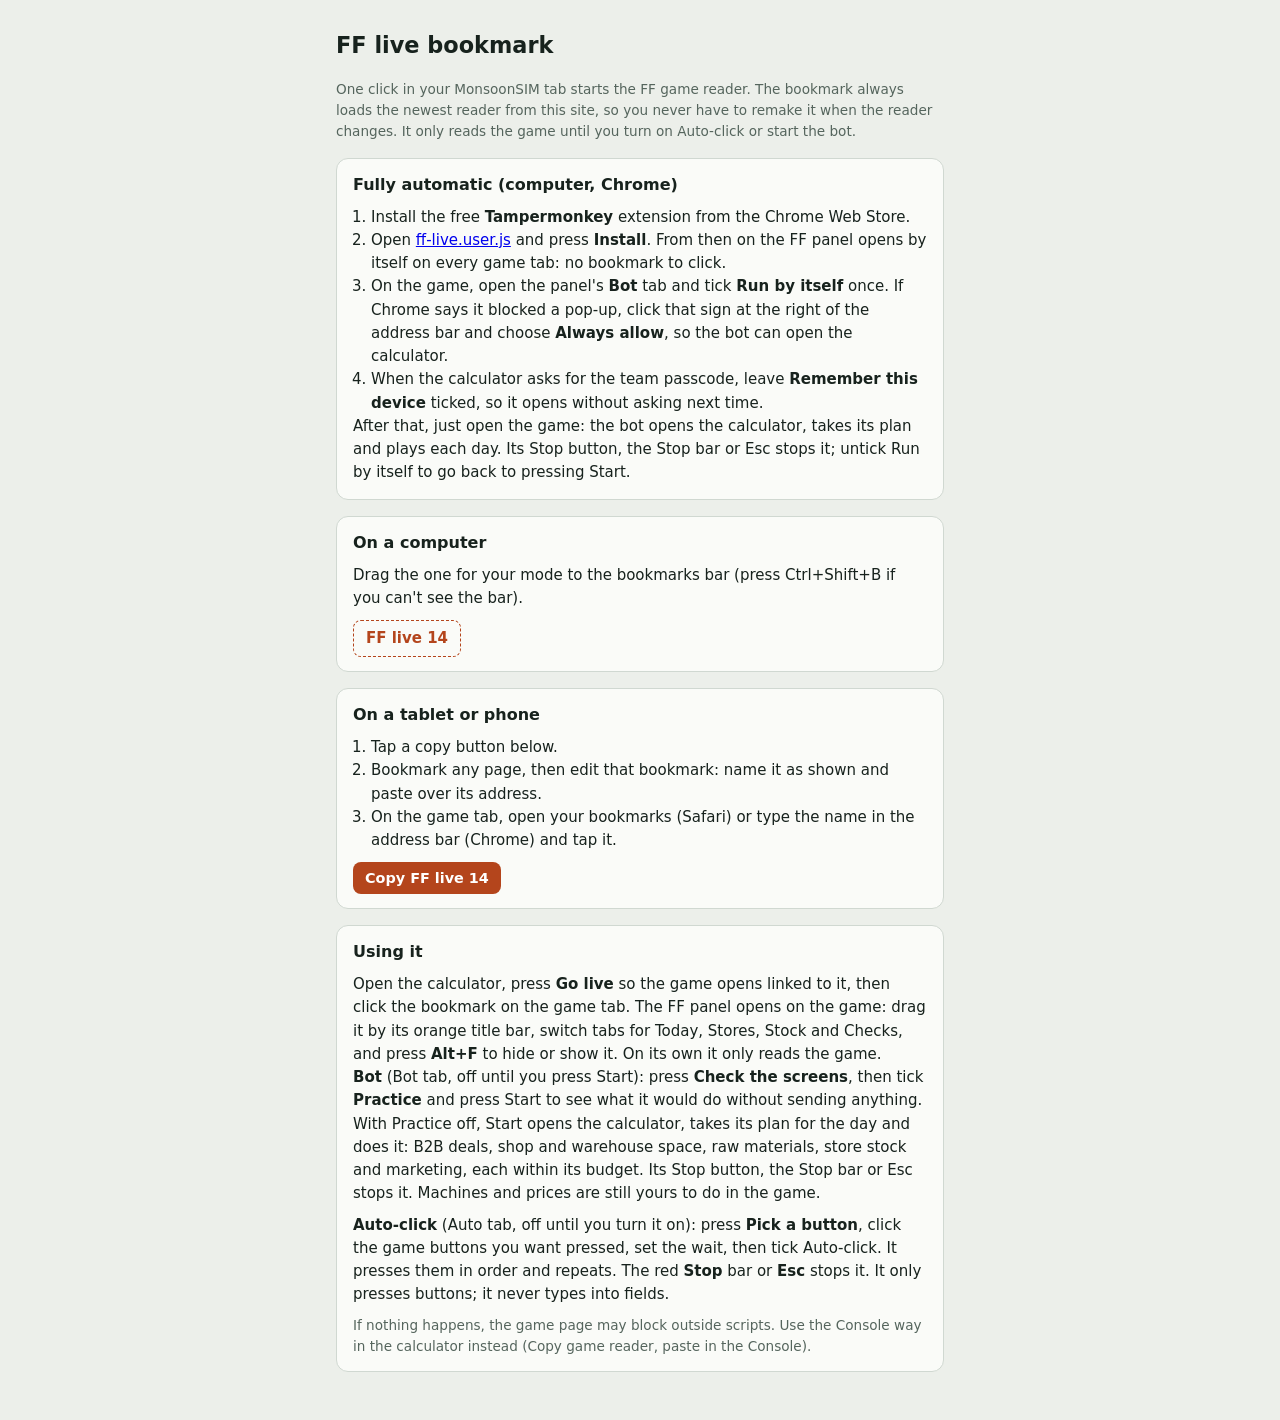
==== index.html @ d076b6f3 "minor adjust" ====
<!doctype html>
<html lang="en">
<head>
<meta charset="utf-8">
<meta name="viewport" content="width=device-width,initial-scale=1">
<title>FF live bookmark</title>
<style>
:root{--bg:#ECEFEA;--panel:#FAFBF8;--ink:#17221D;--muted:#55655D;--line:#D0D8D1;--accent:#B4451C;--accent-ink:#fff;color-scheme:light}
@media (prefers-color-scheme:dark){:root{--bg:#0F1412;--panel:#161D1A;--ink:#E3EAE5;--muted:#95A59D;--line:#29342F;--accent:#EE7A45;--accent-ink:#1A0E08;color-scheme:dark}}
*{box-sizing:border-box}
body{margin:0;background:var(--bg);color:var(--ink);font:15px/1.55 system-ui,-apple-system,"Segoe UI",sans-serif}
main{max-width:640px;margin:0 auto;padding:28px 16px 48px;display:flex;flex-direction:column;gap:16px}
h1{margin:0;font-size:1.4rem}
section{background:var(--panel);border:1px solid var(--line);border-radius:12px;padding:14px 16px}
h2{margin:0 0 8px;font-size:1rem}
p,ol{margin:0}
ol{padding-left:1.2em}
.row{display:flex;flex-wrap:wrap;gap:10px;margin-top:10px}
a.bm{display:inline-block;font-weight:650;color:var(--accent);border:1.5px dashed var(--accent);border-radius:8px;padding:6px 12px;text-decoration:none;cursor:grab}
button{font:600 .9rem system-ui,sans-serif;background:var(--accent);color:var(--accent-ink);border:0;border-radius:8px;padding:8px 12px;cursor:pointer}
.hint{font-size:.85rem;color:var(--muted)}
code{font-size:.8rem;word-break:break-all}
</style>
</head>
<body>
<main>
  <h1>FF live bookmark</h1>
  <p class="hint">One click in your MonsoonSIM tab starts the FF game reader. The bookmark always loads the newest reader from this site, so you never have to remake it when the reader changes. It only reads the game until you turn on Auto-click or start the bot.</p>

  <section>
    <h2>Fully automatic (computer, Chrome)</h2>
    <ol>
      <li>Install the free <b>Tampermonkey</b> extension from the Chrome Web Store.</li>
      <li>Open <a href="ff-live.user.js">ff-live.user.js</a> and press <b>Install</b>. From then on the FF panel opens by itself on every game tab: no bookmark to click.</li>
      <li>On the game, open the panel's <b>Bot</b> tab and tick <b>Run by itself</b> once. If Chrome says it blocked a pop-up, click that sign at the right of the address bar and choose <b>Always allow</b>, so the bot can open the calculator.</li>
      <li>When the calculator asks for the team passcode, leave <b>Remember this device</b> ticked, so it opens without asking next time.</li>
    </ol>
    <p>After that, just open the game: the bot opens the calculator, takes its plan and plays each day. Its Stop button, the Stop bar or Esc stops it; untick Run by itself to go back to pressing Start.</p>
  </section>

  <section>
    <h2>On a computer</h2>
    <p>Drag the one for your mode to the bookmarks bar (press Ctrl+Shift+B if you can't see the bar).</p>
    <div class="row" id="drag"></div>
  </section>

  <section>
    <h2>On a tablet or phone</h2>
    <ol>
      <li>Tap a copy button below.</li>
      <li>Bookmark any page, then edit that bookmark: name it as shown and paste over its address.</li>
      <li>On the game tab, open your bookmarks (Safari) or type the name in the address bar (Chrome) and tap it.</li>
    </ol>
    <div class="row" id="copy"></div>
    <p class="hint" id="msg" role="status"></p>
  </section>

  <section>
    <h2>Using it</h2>
    <p>Open the calculator, press <b>Go live</b> so the game opens linked to it, then click the bookmark on the game tab. The FF panel opens on the game: drag it by its orange title bar, switch tabs for Today, Stores, Stock and Checks, and press <b>Alt+F</b> to hide or show it. On its own it only reads the game.</p>
    <p><b>Bot</b> (Bot tab, off until you press Start): press <b>Check the screens</b>, then tick <b>Practice</b> and press Start to see what it would do without sending anything. With Practice off, Start opens the calculator, takes its plan for the day and does it: B2B deals, shop and warehouse space, raw materials, store stock and marketing, each within its budget. Its Stop button, the Stop bar or Esc stops it. Machines and prices are still yours to do in the game.</p>
    <p style="margin-top:8px"><b>Auto-click</b> (Auto tab, off until you turn it on): press <b>Pick a button</b>, click the game buttons you want pressed, set the wait, then tick Auto-click. It presses them in order and repeats. The red <b>Stop</b> bar or <b>Esc</b> stops it. It only presses buttons; it never types into fields.</p>
    <p class="hint" style="margin-top:8px">If nothing happens, the game page may block outside scripts. Use the Console way in the calculator instead (Copy game reader, paste in the Console).</p>
  </section>
</main>
<script>
const SRC = new URL("reader.js", location.href).href;   // wherever this page is hosted, reader.js sits next to it
const MODES = ["14"];
const bookmark = mode => "javascript:" + encodeURIComponent(
  `(()=>{window.__FF_MODE=${JSON.stringify(mode)};var s=document.createElement("script");` +
  `s.charset="utf-8";s.src=${JSON.stringify(SRC)}+"?t="+Date.now();` +
  `s.onerror=function(){alert("FF live could not load the reader. The game may block outside scripts: use the Console way from the calculator.")};` +
  `(document.head||document.documentElement).appendChild(s)})();void 0`);
for (const m of MODES) {
  const a = document.createElement("a");
  a.className = "bm"; a.href = bookmark(m); a.textContent = "FF live " + m; a.title = "Drag me to your bookmarks bar";
  a.addEventListener("click", e => { e.preventDefault(); document.getElementById("msg").textContent = "Drag it to the bookmarks bar instead of clicking it here."; });
  document.getElementById("drag").append(a);
  const b = document.createElement("button");
  b.type = "button"; b.textContent = "Copy FF live " + m;
  b.addEventListener("click", async () => {
    const msg = document.getElementById("msg");
    try { await navigator.clipboard.writeText(bookmark(m)); msg.textContent = `Copied. Paste it as the address of a bookmark named FF live ${m}.`; }
    catch (_) { msg.innerHTML = ""; const c = document.createElement("code"); c.textContent = bookmark(m); msg.append("Copy this by hand: ", c); }
  });
  document.getElementById("copy").append(b);
}
</script>
</body>
</html>
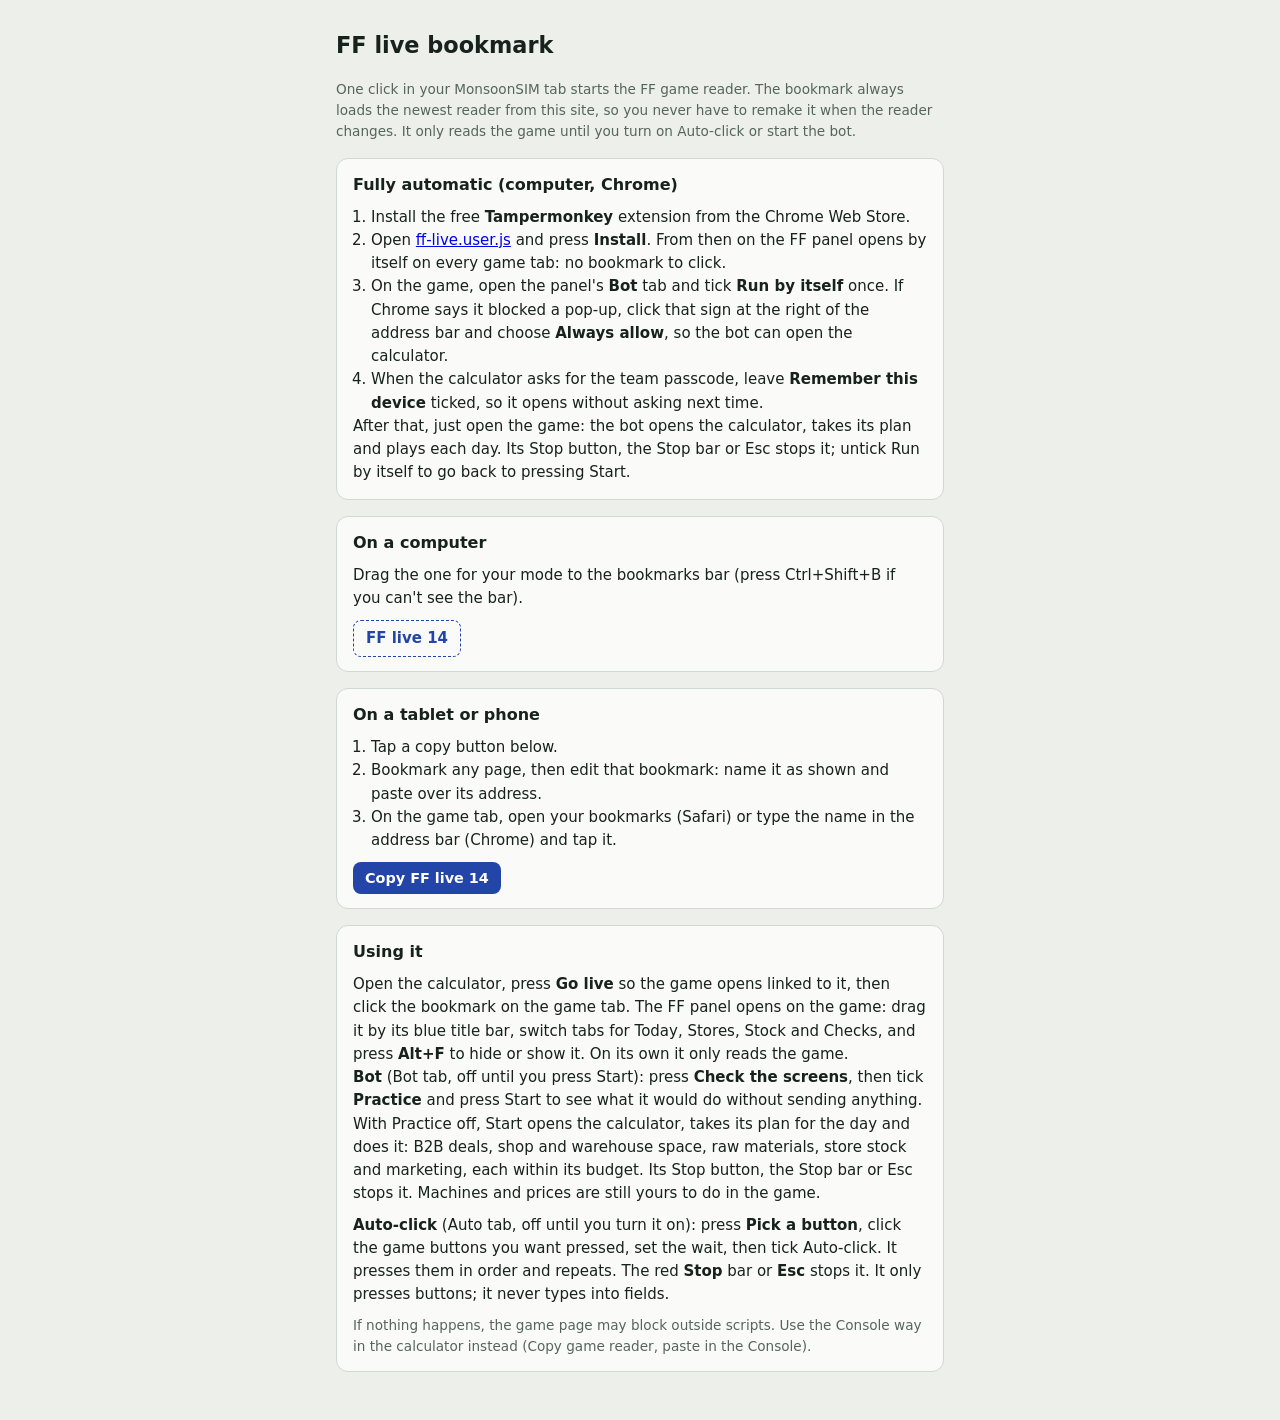
==== commit 726df19b: "minor fix" ====
--- a/index.html
+++ b/index.html
@@ -4,9 +4,16 @@
 <meta charset="utf-8">
 <meta name="viewport" content="width=device-width,initial-scale=1">
 <title>FF live bookmark</title>
+<meta name="description" content="Install the FF live bookmark or user script that reads your MonsoonSIM game and runs Team FF's daily plan.">
+<link rel="canonical" href="https://profeinty.github.io/My-Reason-For-Late-Replies-__-/">
+<link rel="icon" href="data:image/svg+xml,%3Csvg xmlns=%27http://www.w3.org/2000/svg%27 viewBox=%270 0 32 32%27%3E%3Crect width=%2732%27 height=%2732%27 rx=%276%27 fill=%27%232445A8%27/%3E%3Ctext x=%2716%27 y=%2722%27 font-family=%27Arial%27 font-weight=%27700%27 font-size=%2715%27 fill=%27white%27 text-anchor=%27middle%27%3EFF%3C/text%3E%3C/svg%3E">
+<meta property="og:type" content="website">
+<meta property="og:title" content="FF live bookmark">
+<meta property="og:description" content="Install the FF live bookmark or user script that reads your MonsoonSIM game and runs Team FF's daily plan.">
+<meta property="og:url" content="https://profeinty.github.io/My-Reason-For-Late-Replies-__-/">
 <style>
-:root{--bg:#ECEFEA;--panel:#FAFBF8;--ink:#17221D;--muted:#55655D;--line:#D0D8D1;--accent:#B4451C;--accent-ink:#fff;color-scheme:light}
-@media (prefers-color-scheme:dark){:root{--bg:#0F1412;--panel:#161D1A;--ink:#E3EAE5;--muted:#95A59D;--line:#29342F;--accent:#EE7A45;--accent-ink:#1A0E08;color-scheme:dark}}
+:root{--bg:#ECEFEA;--panel:#FAFBF8;--ink:#17221D;--muted:#55655D;--line:#D0D8D1;--accent:#2445A8;--accent-ink:#fff;color-scheme:light}
+@media (prefers-color-scheme:dark){:root{--bg:#0F1412;--panel:#161D1A;--ink:#E3EAE5;--muted:#95A59D;--line:#29342F;--accent:#8AA4FF;--accent-ink:#0B1433;color-scheme:dark}}
 *{box-sizing:border-box}
 body{margin:0;background:var(--bg);color:var(--ink);font:15px/1.55 system-ui,-apple-system,"Segoe UI",sans-serif}
 main{max-width:640px;margin:0 auto;padding:28px 16px 48px;display:flex;flex-direction:column;gap:16px}
@@ -57,7 +64,7 @@
 
   <section>
     <h2>Using it</h2>
-    <p>Open the calculator, press <b>Go live</b> so the game opens linked to it, then click the bookmark on the game tab. The FF panel opens on the game: drag it by its orange title bar, switch tabs for Today, Stores, Stock and Checks, and press <b>Alt+F</b> to hide or show it. On its own it only reads the game.</p>
+    <p>Open the calculator, press <b>Go live</b> so the game opens linked to it, then click the bookmark on the game tab. The FF panel opens on the game: drag it by its blue title bar, switch tabs for Today, Stores, Stock and Checks, and press <b>Alt+F</b> to hide or show it. On its own it only reads the game.</p>
     <p><b>Bot</b> (Bot tab, off until you press Start): press <b>Check the screens</b>, then tick <b>Practice</b> and press Start to see what it would do without sending anything. With Practice off, Start opens the calculator, takes its plan for the day and does it: B2B deals, shop and warehouse space, raw materials, store stock and marketing, each within its budget. Its Stop button, the Stop bar or Esc stops it. Machines and prices are still yours to do in the game.</p>
     <p style="margin-top:8px"><b>Auto-click</b> (Auto tab, off until you turn it on): press <b>Pick a button</b>, click the game buttons you want pressed, set the wait, then tick Auto-click. It presses them in order and repeats. The red <b>Stop</b> bar or <b>Esc</b> stops it. It only presses buttons; it never types into fields.</p>
     <p class="hint" style="margin-top:8px">If nothing happens, the game page may block outside scripts. Use the Console way in the calculator instead (Copy game reader, paste in the Console).</p>
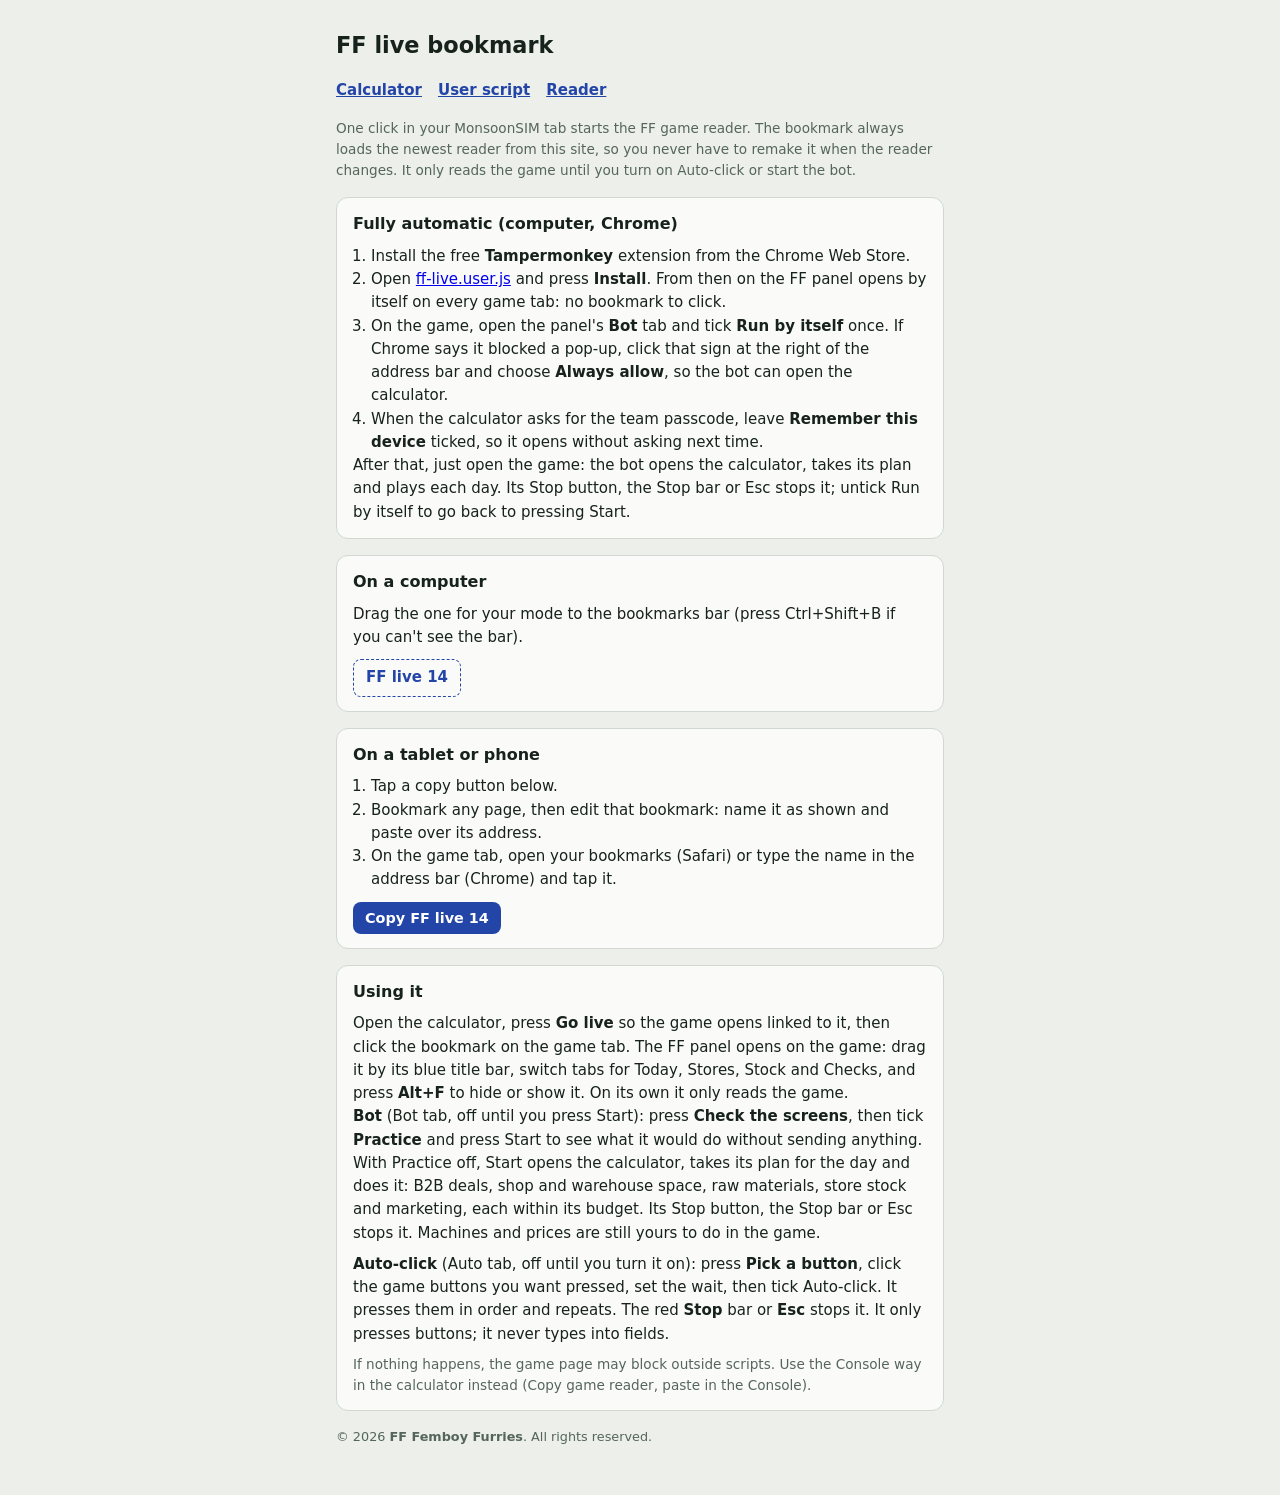
==== commit 25b1f24c: "minor fix" ====
--- a/index.html
+++ b/index.html
@@ -3,14 +3,18 @@
 <head>
 <meta charset="utf-8">
 <meta name="viewport" content="width=device-width,initial-scale=1">
-<title>FF live bookmark</title>
+<title>FF live bookmark: MonsoonSIM game reader for Team FF</title>
 <meta name="description" content="Install the FF live bookmark or user script that reads your MonsoonSIM game and runs Team FF's daily plan.">
 <link rel="canonical" href="https://profeinty.github.io/My-Reason-For-Late-Replies-__-/">
 <link rel="icon" href="data:image/svg+xml,%3Csvg xmlns=%27http://www.w3.org/2000/svg%27 viewBox=%270 0 32 32%27%3E%3Crect width=%2732%27 height=%2732%27 rx=%276%27 fill=%27%232445A8%27/%3E%3Ctext x=%2716%27 y=%2722%27 font-family=%27Arial%27 font-weight=%27700%27 font-size=%2715%27 fill=%27white%27 text-anchor=%27middle%27%3EFF%3C/text%3E%3C/svg%3E">
 <meta property="og:type" content="website">
-<meta property="og:title" content="FF live bookmark">
+<meta property="og:title" content="FF live bookmark: MonsoonSIM game reader for Team FF">
 <meta property="og:description" content="Install the FF live bookmark or user script that reads your MonsoonSIM game and runs Team FF's daily plan.">
 <meta property="og:url" content="https://profeinty.github.io/My-Reason-For-Late-Replies-__-/">
+<meta property="og:image" content="https://profeinty.github.io/My-Reason-For-Late-Replies-__-/og.png">
+<meta name="referrer" content="strict-origin-when-cross-origin">
+<meta http-equiv="Content-Security-Policy" content="default-src 'self'; script-src 'self' 'unsafe-inline'; style-src 'self' 'unsafe-inline'; img-src 'self' data:; object-src 'none'; base-uri 'self'; form-action 'none'">
+<script type="application/ld+json">{"@context":"https://schema.org","@type":"WebPage","name":"FF live bookmark","url":"https://profeinty.github.io/My-Reason-For-Late-Replies-__-/","description":"Install the FF live bookmark or user script that reads your MonsoonSIM game and runs Team FF's daily plan."}</script>
 <style>
 :root{--bg:#ECEFEA;--panel:#FAFBF8;--ink:#17221D;--muted:#55655D;--line:#D0D8D1;--accent:#2445A8;--accent-ink:#fff;color-scheme:light}
 @media (prefers-color-scheme:dark){:root{--bg:#0F1412;--panel:#161D1A;--ink:#E3EAE5;--muted:#95A59D;--line:#29342F;--accent:#8AA4FF;--accent-ink:#0B1433;color-scheme:dark}}
@@ -27,11 +31,15 @@
 button{font:600 .9rem system-ui,sans-serif;background:var(--accent);color:var(--accent-ink);border:0;border-radius:8px;padding:8px 12px;cursor:pointer}
 .hint{font-size:.85rem;color:var(--muted)}
 code{font-size:.8rem;word-break:break-all}
+nav{display:flex;flex-wrap:wrap;gap:16px}
+nav a,footer a{color:var(--accent);font-weight:600}
+footer{font-size:.8rem;color:var(--muted)}
 </style>
 </head>
 <body>
 <main>
   <h1>FF live bookmark</h1>
+  <nav aria-label="Pages"><a href="calc/">Calculator</a><a href="ff-live.user.js">User script</a><a href="reader.js">Reader</a></nav>
   <p class="hint">One click in your MonsoonSIM tab starts the FF game reader. The bookmark always loads the newest reader from this site, so you never have to remake it when the reader changes. It only reads the game until you turn on Auto-click or start the bot.</p>
 
   <section>
@@ -69,6 +77,7 @@
     <p style="margin-top:8px"><b>Auto-click</b> (Auto tab, off until you turn it on): press <b>Pick a button</b>, click the game buttons you want pressed, set the wait, then tick Auto-click. It presses them in order and repeats. The red <b>Stop</b> bar or <b>Esc</b> stops it. It only presses buttons; it never types into fields.</p>
     <p class="hint" style="margin-top:8px">If nothing happens, the game page may block outside scripts. Use the Console way in the calculator instead (Copy game reader, paste in the Console).</p>
   </section>
+  <footer>© 2026 <b>FF Femboy Furries</b>. All rights reserved.</footer>
 </main>
 <script>
 const SRC = new URL("reader.js", location.href).href;   // wherever this page is hosted, reader.js sits next to it
